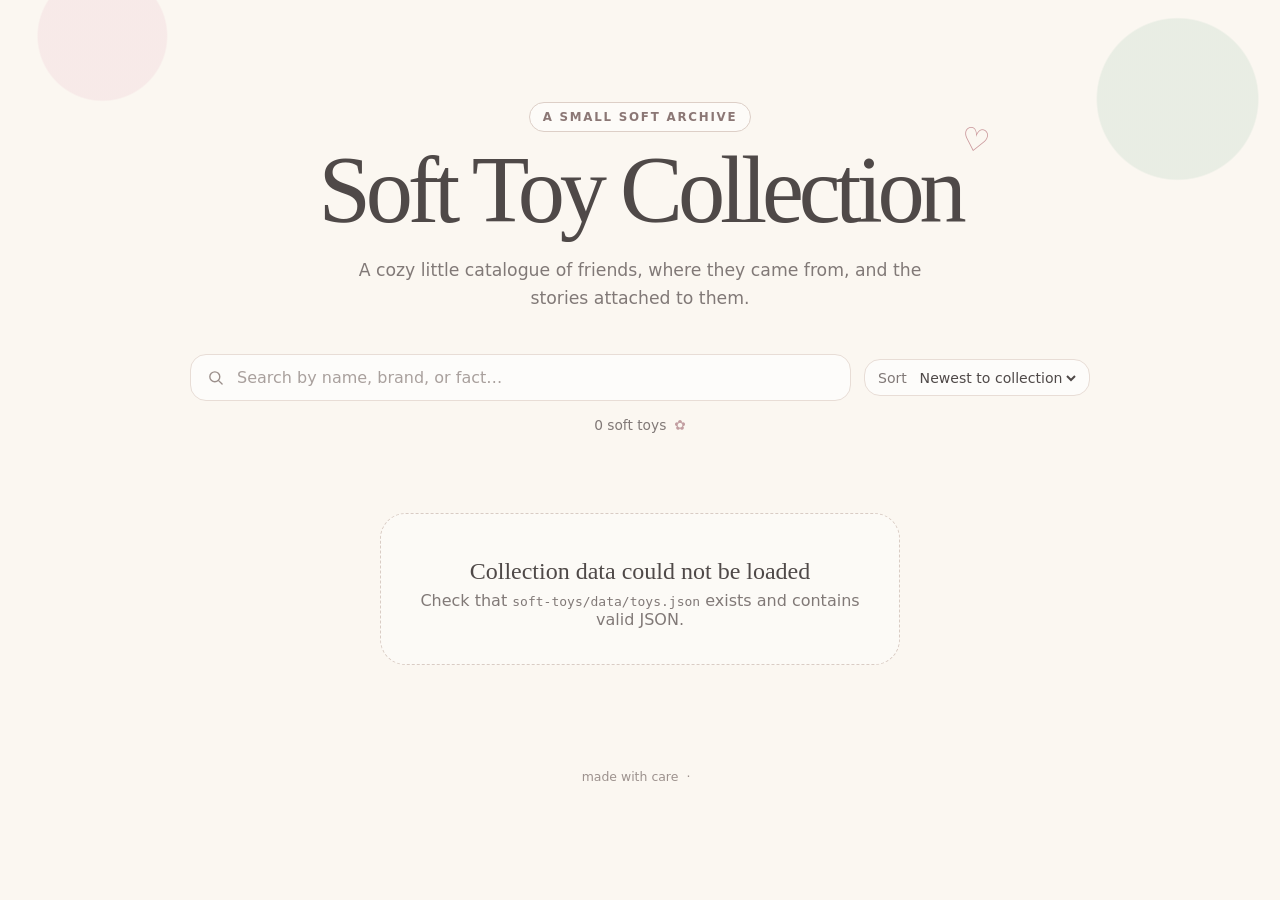
==== soft-toys/index.html @ 7a806c37 "Soft toy collection" ====
<!doctype html>
<html lang="en">
<head>
  <meta charset="utf-8">
  <meta name="viewport" content="width=device-width, initial-scale=1">
  <meta name="theme-color" content="#f7eee9">
  <meta name="robots" content="noindex, nofollow">
  <title>Soft Toy Collection</title>
  <link rel="stylesheet" href="./assets/styles.css">
</head>
<body>
  <div class="page-shell">
    <header class="site-header">
      <div class="eyebrow">a small soft archive</div>
      <h1>Soft Toy Collection</h1>
      <p class="intro">A cozy little catalogue of friends, where they came from, and the stories attached to them.</p>
      <div class="header-doodle" aria-hidden="true">♡</div>
    </header>

    <section class="collection-toolbar" aria-label="Collection tools">
      <label class="search-field">
        <span class="sr-only">Search collection</span>
        <svg viewBox="0 0 24 24" aria-hidden="true"><path d="m21 21-4.2-4.2m1.2-5.3a6.5 6.5 0 1 1-13 0 6.5 6.5 0 0 1 13 0Z"/></svg>
        <input id="searchInput" type="search" placeholder="Search by name, brand, or fact…" autocomplete="off">
      </label>
      <label class="sort-field">
        <span>Sort</span>
        <select id="sortSelect">
          <option value="added-desc">Newest to collection</option>
          <option value="added-asc">Oldest to collection</option>
          <option value="name-asc">Name A–Z</option>
        </select>
      </label>
    </section>

    <div class="collection-summary" aria-live="polite">
      <span id="collectionCount">0 soft toys</span>
      <span class="tiny-flower" aria-hidden="true">✿</span>
    </div>

    <main>
      <div id="collectionGrid" class="collection-grid"></div>
      <section id="emptyState" class="empty-state" hidden>
        <div class="empty-face" aria-hidden="true">ʕ•ᴥ•ʔ</div>
        <h2>No soft toys here yet</h2>
        <p>Your collection will appear here after you add the first entry.</p>
      </section>
      <section id="noResults" class="empty-state" hidden>
        <div class="empty-face" aria-hidden="true">૮ ˶ᵔ ᵕ ᵔ˶ ა</div>
        <h2>No matching friends</h2>
        <p>Try a different search.</p>
      </section>
    </main>

    <footer>
      <span>made with care</span>
      <span aria-hidden="true">·</span>
      <span id="footerCount"></span>
    </footer>
  </div>

  <dialog id="toyDialog" class="toy-dialog">
    <button class="dialog-close" type="button" aria-label="Close details">×</button>
    <div id="dialogContent"></div>
  </dialog>

  <script src="./assets/collection.js" defer></script>
</body>
</html>
---- soft-toys/assets/styles.css ----
:root {
  --cream: #fbf7f1;
  --paper: #fffdf9;
  --ink: #4f4948;
  --muted: #817977;
  --blush: #f4dfe1;
  --peach: #f4e2d4;
  --sage: #dfe8dd;
  --blue: #dfe8ef;
  --lavender: #e8e1ed;
  --line: #e8ddd6;
  --shadow: 0 14px 36px rgba(93, 73, 67, .08);
  --serif: Georgia, "Times New Roman", serif;
  --round: ui-rounded, "SF Pro Rounded", "Avenir Next", system-ui, -apple-system, sans-serif;
}

* { box-sizing: border-box; }
html { scroll-behavior: smooth; }
body {
  margin: 0;
  min-height: 100vh;
  background:
    radial-gradient(circle at 8% 4%, rgba(244,223,225,.55) 0 4rem, transparent 4.1rem),
    radial-gradient(circle at 92% 11%, rgba(223,232,221,.65) 0 5rem, transparent 5.1rem),
    var(--cream);
  color: var(--ink);
  font-family: var(--round);
}
button, input, select, textarea { font: inherit; }
button, select { cursor: pointer; }
img { display: block; max-width: 100%; }
.sr-only {
  position: absolute;
  width: 1px; height: 1px;
  padding: 0; margin: -1px;
  overflow: hidden; clip: rect(0,0,0,0);
  white-space: nowrap; border: 0;
}

.page-shell {
  width: min(1180px, calc(100% - 2rem));
  margin: 0 auto;
  padding: clamp(3.5rem, 8vw, 6.5rem) 0 2.5rem;
}
.site-header {
  position: relative;
  width: min(760px, 100%);
  margin: 0 auto 2.6rem;
  text-align: center;
}
.eyebrow {
  display: inline-block;
  margin-bottom: .75rem;
  padding: .42rem .8rem;
  border: 1px solid #ddcfc7;
  border-radius: 999px;
  background: rgba(255,255,255,.55);
  color: #8b7775;
  font-size: .74rem;
  font-weight: 700;
  letter-spacing: .15em;
  text-transform: uppercase;
}
h1 {
  margin: 0;
  font-family: var(--serif);
  font-size: clamp(2.75rem, 9vw, 5.9rem);
  font-weight: 500;
  line-height: .98;
  letter-spacing: -.055em;
}
.intro {
  width: min(610px, 100%);
  margin: 1.2rem auto 0;
  color: var(--muted);
  font-size: clamp(.98rem, 2vw, 1.08rem);
  line-height: 1.65;
}
.header-doodle {
  position: absolute;
  right: 4%; top: 9%;
  color: #c9969a;
  font-family: var(--serif);
  font-size: 2rem;
  transform: rotate(12deg);
}

.collection-toolbar {
  display: flex;
  align-items: center;
  justify-content: space-between;
  gap: .8rem;
  width: min(900px, 100%);
  margin: 0 auto 1rem;
}
.search-field {
  display: flex;
  align-items: center;
  flex: 1 1 30rem;
  min-width: 0;
  gap: .65rem;
  padding: .75rem .95rem;
  border: 1px solid var(--line);
  border-radius: 1rem;
  background: rgba(255,255,255,.67);
}
.search-field svg {
  width: 1.15rem; height: 1.15rem;
  fill: none; stroke: #9b8f8b; stroke-width: 1.8; stroke-linecap: round;
  flex: 0 0 auto;
}
.search-field input {
  width: 100%;
  min-width: 0;
  border: 0;
  outline: 0;
  background: transparent;
  color: var(--ink);
}
.search-field input::placeholder { color: #a9a09d; }
.sort-field {
  display: flex;
  align-items: center;
  gap: .55rem;
  padding: .55rem .65rem .55rem .8rem;
  border: 1px solid var(--line);
  border-radius: 1rem;
  background: rgba(255,255,255,.67);
  color: var(--muted);
  font-size: .88rem;
}
.sort-field select {
  max-width: 12rem;
  border: 0;
  outline: 0;
  background: transparent;
  color: var(--ink);
}
.collection-summary {
  display: flex;
  align-items: center;
  justify-content: center;
  gap: .5rem;
  margin: .85rem 0 1.5rem;
  color: var(--muted);
  font-size: .86rem;
}
.tiny-flower { color: #c29ea1; }

.collection-grid {
  display: grid;
  grid-template-columns: repeat(12, 1fr);
  gap: 1rem;
}
.toy-card {
  grid-column: span 4;
  overflow: hidden;
  border: 1px solid var(--line);
  border-radius: 1.65rem;
  background: rgba(255,253,249,.88);
  box-shadow: var(--shadow);
  transition: transform .18s ease, box-shadow .18s ease;
}
.toy-card:nth-child(5n + 1) { background: linear-gradient(180deg, rgba(244,223,225,.45), rgba(255,253,249,.92) 47%); }
.toy-card:nth-child(5n + 2) { background: linear-gradient(180deg, rgba(223,232,221,.52), rgba(255,253,249,.92) 47%); }
.toy-card:nth-child(5n + 3) { background: linear-gradient(180deg, rgba(244,226,212,.56), rgba(255,253,249,.92) 47%); }
.toy-card:nth-child(5n + 4) { background: linear-gradient(180deg, rgba(223,232,239,.55), rgba(255,253,249,.92) 47%); }
.toy-card:nth-child(5n + 5) { background: linear-gradient(180deg, rgba(232,225,237,.54), rgba(255,253,249,.92) 47%); }
.toy-card:hover { transform: translateY(-3px); box-shadow: 0 18px 42px rgba(93, 73, 67, .11); }
.card-button {
  width: 100%;
  padding: 0;
  border: 0;
  background: transparent;
  color: inherit;
  text-align: left;
}
.photo-wrap {
  position: relative;
  aspect-ratio: 4 / 3.35;
  margin: .75rem .75rem 0;
  overflow: hidden;
  border: 1px solid rgba(118,94,84,.09);
  border-radius: 1.25rem;
  background: rgba(255,255,255,.58);
}
.photo-wrap img {
  width: 100%; height: 100%; object-fit: cover;
}
.photo-placeholder {
  display: grid;
  place-items: center;
  width: 100%; height: 100%;
  color: #9a8f8a;
  font-family: var(--serif);
  font-size: 2.25rem;
}
.card-body { padding: 1.1rem 1.2rem 1.2rem; }
.card-date {
  margin-bottom: .35rem;
  color: #9a8c87;
  font-size: .76rem;
  font-weight: 700;
  letter-spacing: .08em;
  text-transform: uppercase;
}
.toy-name {
  margin: 0;
  font-family: var(--serif);
  font-size: 1.65rem;
  font-weight: 500;
  line-height: 1.15;
  letter-spacing: -.025em;
}
.official-name {
  margin: .35rem 0 0;
  color: var(--muted);
  font-size: .92rem;
  line-height: 1.45;
}
.fact-preview {
  margin: .8rem 0 0;
  color: #6e6664;
  font-size: .9rem;
  line-height: 1.5;
}
.more-link {
  display: inline-block;
  margin-top: .8rem;
  color: #8c6e70;
  font-size: .83rem;
  font-weight: 700;
}

.empty-state {
  width: min(520px, 100%);
  margin: 3.5rem auto;
  padding: 2.2rem 1.5rem;
  text-align: center;
  border: 1px dashed #d9ccc4;
  border-radius: 1.6rem;
  background: rgba(255,255,255,.38);
}
.empty-state h2 {
  margin: .55rem 0 .35rem;
  font-family: var(--serif);
  font-weight: 500;
}
.empty-state p { margin: 0; color: var(--muted); }
.empty-face { color: #8f7f7b; font-size: 1.45rem; }
footer {
  display: flex;
  justify-content: center;
  gap: .5rem;
  margin-top: 3rem;
  color: #9d928e;
  font-size: .78rem;
}

.toy-dialog {
  width: min(760px, calc(100% - 1.2rem));
  max-height: min(88svh, 850px);
  overflow: auto;
  padding: 0;
  border: 1px solid var(--line);
  border-radius: 1.8rem;
  background: var(--paper);
  color: var(--ink);
  box-shadow: 0 30px 80px rgba(68,49,45,.2);
}
.toy-dialog::backdrop { background: rgba(77,65,62,.26); backdrop-filter: blur(3px); }
.dialog-close {
  position: sticky;
  z-index: 3;
  top: .8rem;
  float: right;
  margin: .8rem .8rem -3.25rem 0;
  width: 2.5rem; height: 2.5rem;
  border: 1px solid var(--line);
  border-radius: 999px;
  background: rgba(255,253,249,.92);
  color: var(--ink);
  font-size: 1.5rem;
  line-height: 1;
}
.dialog-photo {
  width: 100%;
  max-height: 28rem;
  object-fit: cover;
  border-radius: 1.8rem 1.8rem 0 0;
  background: #f4eee9;
}
.dialog-copy { padding: 1.6rem clamp(1.2rem, 4vw, 2.2rem) 2.2rem; }
.dialog-kicker {
  color: #9a8c87;
  font-size: .75rem;
  font-weight: 700;
  letter-spacing: .1em;
  text-transform: uppercase;
}
.dialog-copy h2 {
  margin: .35rem 0 0;
  font-family: var(--serif);
  font-size: clamp(2.1rem, 7vw, 3.4rem);
  font-weight: 500;
  line-height: 1;
  letter-spacing: -.035em;
}
.dialog-official { margin: .6rem 0 0; color: var(--muted); }
.facts-title {
  margin: 1.55rem 0 .7rem;
  font-family: var(--serif);
  font-size: 1.1rem;
  font-weight: 500;
}
.facts-list { display: grid; gap: .55rem; margin: 0; padding: 0; list-style: none; }
.facts-list li {
  position: relative;
  padding: .7rem .85rem .7rem 2rem;
  border: 1px solid #ebdfd8;
  border-radius: 1rem;
  background: #fffaf6;
  line-height: 1.5;
}
.facts-list li::before {
  content: "♡";
  position: absolute;
  left: .75rem; top: .7rem;
  color: #c99398;
}

@media (max-width: 860px) {
  .toy-card { grid-column: span 6; }
}
@media (max-width: 620px) {
  .page-shell { width: min(100% - 1rem, 1180px); padding-top: 3rem; }
  .collection-toolbar { flex-direction: column; align-items: stretch; }
  .search-field { flex-basis: auto; }
  .sort-field { justify-content: space-between; }
  .sort-field select { max-width: none; }
  .toy-card { grid-column: span 12; }
  .header-doodle { right: 1%; top: -8%; }
}
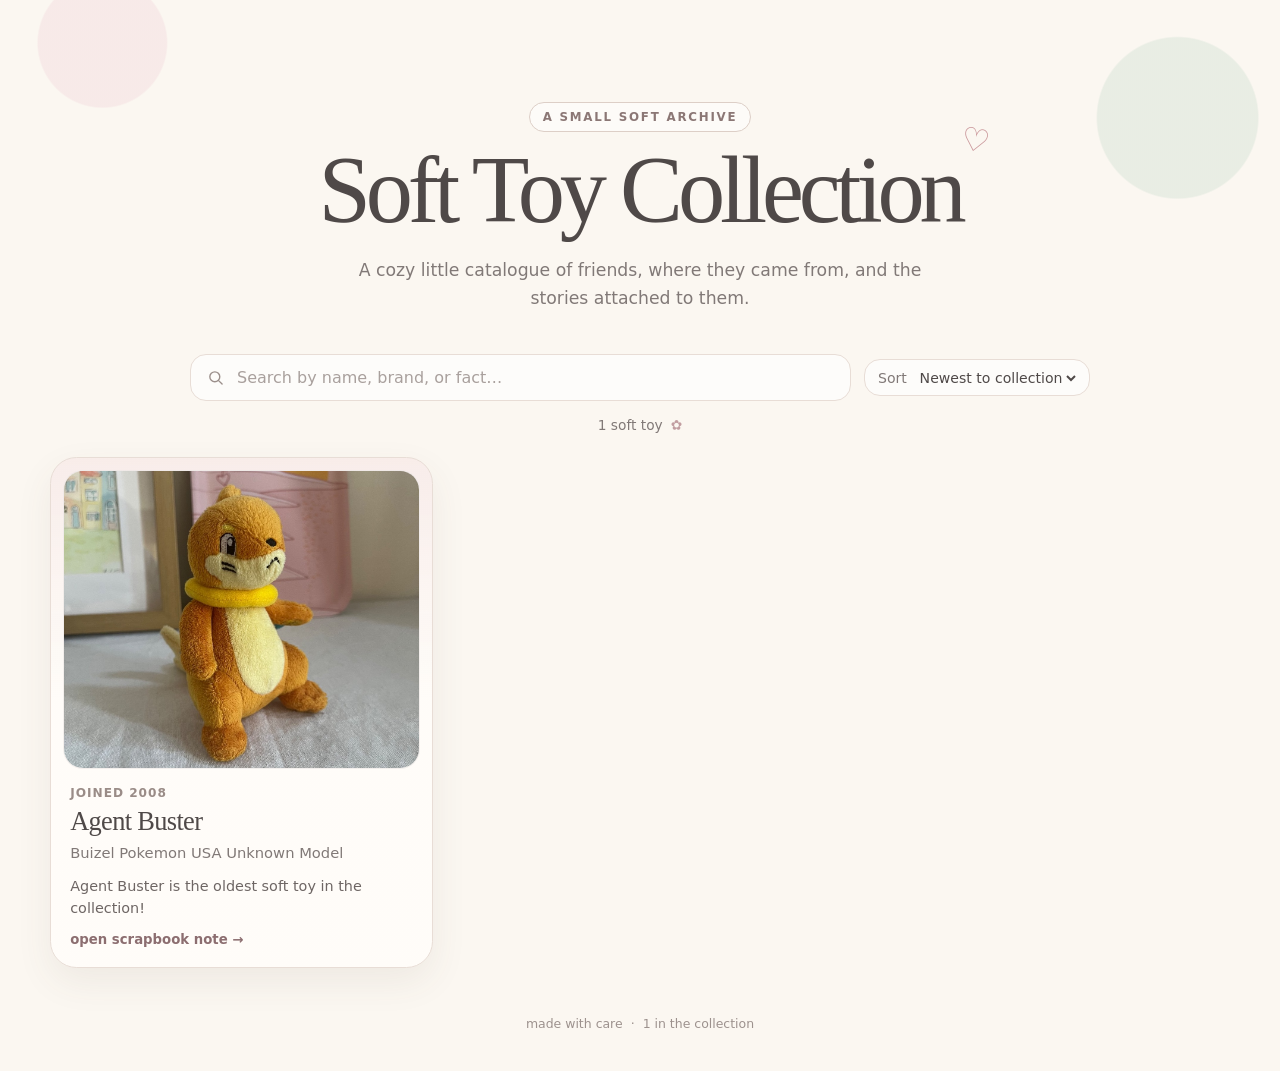
==== commit c70cbe2c: "Fixed cropping issues" ====
--- a/soft-toys/index.html
+++ b/soft-toys/index.html
@@ -6,7 +6,7 @@
   <meta name="theme-color" content="#f7eee9">
   <meta name="robots" content="noindex, nofollow">
   <title>Soft Toy Collection</title>
-  <link rel="stylesheet" href="./assets/styles.css">
+  <link rel="stylesheet" href="./assets/styles.css?v=20260910-2">
 </head>
 <body>
   <div class="page-shell">
@@ -64,6 +64,6 @@
     <div id="dialogContent"></div>
   </dialog>
 
-  <script src="./assets/collection.js" defer></script>
+  <script src="./assets/collection.js?v=20260910-2" defer></script>
 </body>
 </html>
--- a/soft-toys/assets/styles.css
+++ b/soft-toys/assets/styles.css
@@ -283,12 +283,20 @@
   font-size: 1.5rem;
   line-height: 1;
 }
-.dialog-photo {
+.dialog-photo-wrap {
+  position: relative;
   width: 100%;
-  max-height: 28rem;
-  object-fit: cover;
+  aspect-ratio: 16 / 10;
+  overflow: hidden;
   border-radius: 1.8rem 1.8rem 0 0;
   background: #f4eee9;
+}
+.dialog-photo {
+  display: block;
+  width: 100%;
+  height: 100%;
+  object-fit: cover;
+  transform-origin: center;
 }
 .dialog-copy { padding: 1.6rem clamp(1.2rem, 4vw, 2.2rem) 2.2rem; }
 .dialog-kicker {
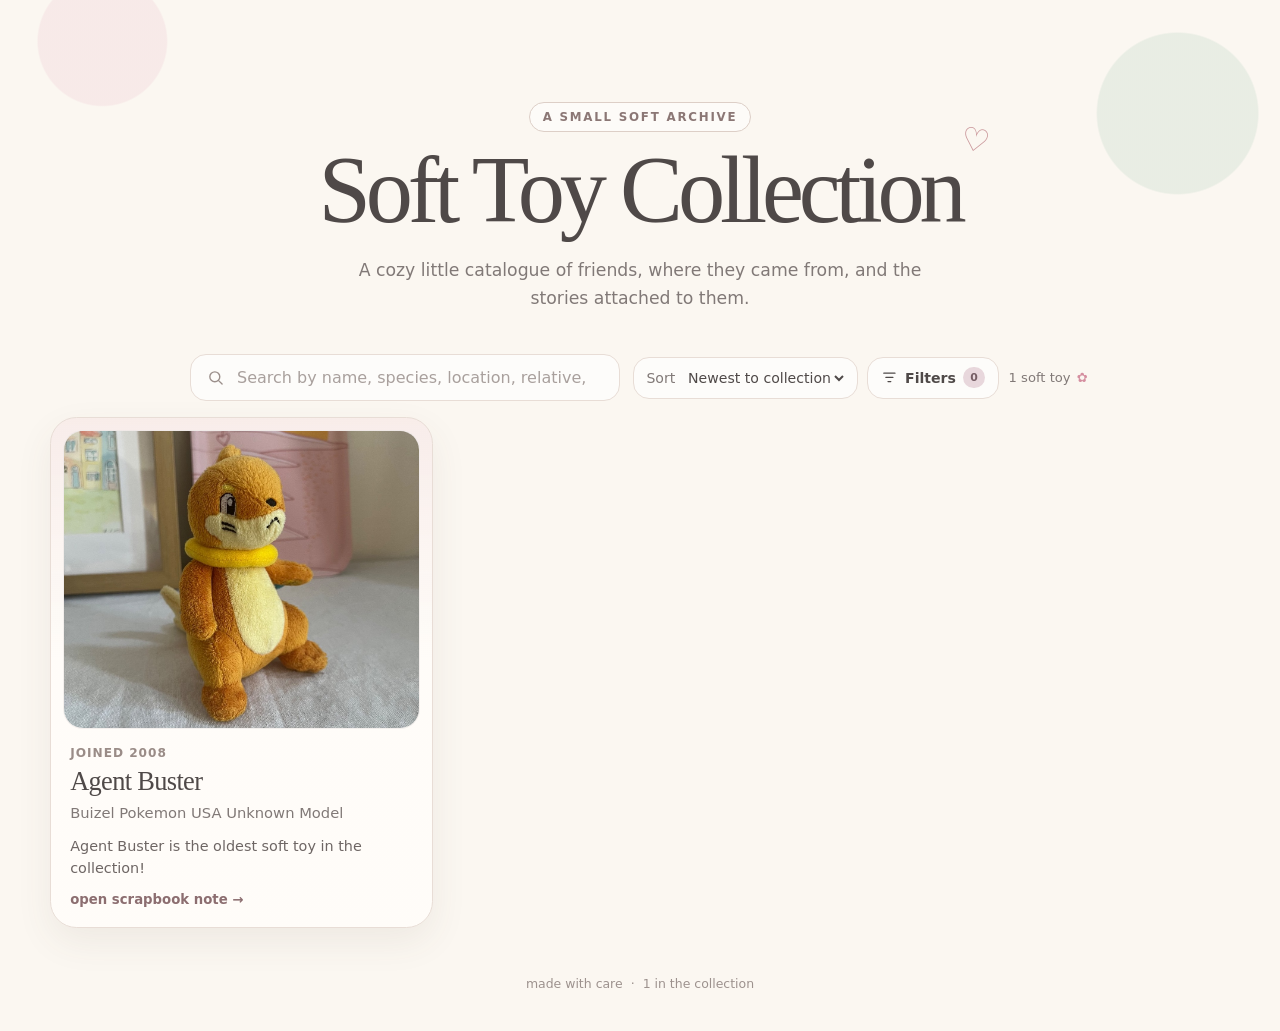
==== commit 9a8b46d0: "Updates to function" ====
--- a/soft-toys/index.html
+++ b/soft-toys/index.html
@@ -6,7 +6,8 @@
   <meta name="theme-color" content="#f7eee9">
   <meta name="robots" content="noindex, nofollow">
   <title>Soft Toy Collection</title>
-  <link rel="stylesheet" href="./assets/styles.css?v=20260910-2">
+  <link rel="icon" href="../favicon.svg" type="image/svg+xml">
+  <link rel="stylesheet" href="./assets/styles.css?v=20260910-6">
 </head>
 <body>
   <div class="page-shell">
@@ -21,22 +22,42 @@
       <label class="search-field">
         <span class="sr-only">Search collection</span>
         <svg viewBox="0 0 24 24" aria-hidden="true"><path d="m21 21-4.2-4.2m1.2-5.3a6.5 6.5 0 1 1-13 0 6.5 6.5 0 0 1 13 0Z"/></svg>
-        <input id="searchInput" type="search" placeholder="Search by name, brand, or fact…" autocomplete="off">
+        <input id="searchInput" type="search" placeholder="Search by name, species, location, relative, or fact…" autocomplete="off">
       </label>
-      <label class="sort-field">
-        <span>Sort</span>
-        <select id="sortSelect">
-          <option value="added-desc">Newest to collection</option>
-          <option value="added-asc">Oldest to collection</option>
-          <option value="name-asc">Name A–Z</option>
-        </select>
-      </label>
+      <div class="toolbar-actions">
+        <label class="sort-field">
+          <span>Sort</span>
+          <select id="sortSelect">
+            <option value="added-desc">Newest to collection</option>
+            <option value="added-asc">Oldest to collection</option>
+            <option value="name-asc">Name A–Z</option>
+          </select>
+        </label>
+        <div class="filter-menu-wrap">
+          <button id="filterButton" class="filter-button" type="button" aria-expanded="false" aria-controls="filterPanel">
+            <svg viewBox="0 0 24 24" aria-hidden="true"><path d="M4 6h16M7 12h10M10 18h4"/></svg>
+            <span>Filters</span>
+            <span id="filterCount" class="filter-count" hidden>0</span>
+          </button>
+          <section id="filterPanel" class="filter-panel" aria-label="Collection filters" hidden>
+            <div class="filter-panel-head">
+              <div>
+                <div class="filter-panel-kicker">show me</div>
+                <h2>Filter the collection</h2>
+              </div>
+              <button id="clearFilters" class="clear-filters" type="button">Clear all</button>
+            </div>
+            <div id="filterGroups" class="filter-groups"></div>
+          </section>
+        </div>
+        <div class="collection-summary" aria-live="polite">
+          <span id="collectionCount">0 soft toys</span>
+          <span class="tiny-flower" aria-hidden="true">✿</span>
+        </div>
+      </div>
     </section>
 
-    <div class="collection-summary" aria-live="polite">
-      <span id="collectionCount">0 soft toys</span>
-      <span class="tiny-flower" aria-hidden="true">✿</span>
-    </div>
+    <div id="activeFilterChips" class="active-filter-chips" aria-live="polite"></div>
 
     <main>
       <div id="collectionGrid" class="collection-grid"></div>
@@ -48,7 +69,7 @@
       <section id="noResults" class="empty-state" hidden>
         <div class="empty-face" aria-hidden="true">૮ ˶ᵔ ᵕ ᵔ˶ ა</div>
         <h2>No matching friends</h2>
-        <p>Try a different search.</p>
+        <p>Try a different search or adjust your filters.</p>
       </section>
     </main>
 
@@ -64,6 +85,6 @@
     <div id="dialogContent"></div>
   </dialog>
 
-  <script src="./assets/collection.js?v=20260910-2" defer></script>
+  <script src="./assets/collection.js?v=20260910-6" defer></script>
 </body>
 </html>
--- a/soft-toys/assets/styles.css
+++ b/soft-toys/assets/styles.css
@@ -136,16 +136,196 @@
   background: transparent;
   color: var(--ink);
 }
+.toolbar-actions {
+  display: flex;
+  align-items: stretch;
+  gap: .55rem;
+  flex: 0 0 auto;
+}
+.filter-menu-wrap { position: relative; }
+.filter-button {
+  display: inline-flex;
+  align-items: center;
+  justify-content: center;
+  gap: .45rem;
+  min-height: 100%;
+  padding: .58rem .8rem;
+  border: 1px solid var(--line);
+  border-radius: 1rem;
+  background: rgba(255,255,255,.67);
+  color: var(--ink);
+  font-size: .88rem;
+  font-weight: 700;
+  transition: background .16s ease, border-color .16s ease, transform .16s ease;
+}
+.filter-button:hover { transform: translateY(-1px); background: rgba(255,255,255,.9); }
+.filter-button.has-filters { background: #f5ecef; border-color: #decdd1; }
+.filter-button svg {
+  width: 1.05rem;
+  height: 1.05rem;
+  fill: none;
+  stroke: currentColor;
+  stroke-width: 1.8;
+  stroke-linecap: round;
+}
+.filter-count {
+  display: inline-grid;
+  min-width: 1.35rem;
+  height: 1.35rem;
+  place-items: center;
+  padding: 0 .34rem;
+  border-radius: 999px;
+  background: #e8d7dc;
+  color: #765e65;
+  font-size: .68rem;
+  font-weight: 800;
+}
+.filter-panel {
+  position: absolute;
+  z-index: 20;
+  top: calc(100% + .6rem);
+  right: 0;
+  width: min(430px, calc(100vw - 1rem));
+  max-height: min(70vh, 620px);
+  overflow: auto;
+  padding: 1rem;
+  border: 1px solid var(--line);
+  border-radius: 1.3rem;
+  background: rgba(255,253,249,.98);
+  box-shadow: 0 20px 55px rgba(76,59,54,.16);
+}
+.filter-panel[hidden] { display: none; }
+.filter-panel-head {
+  display: flex;
+  align-items: flex-start;
+  justify-content: space-between;
+  gap: 1rem;
+  margin-bottom: .8rem;
+}
+.filter-panel-kicker {
+  margin-bottom: .2rem;
+  color: #9a8c87;
+  font-size: .66rem;
+  font-weight: 800;
+  letter-spacing: .12em;
+  text-transform: uppercase;
+}
+.filter-panel h2 {
+  margin: 0;
+  font-family: var(--serif);
+  font-size: 1.35rem;
+  font-weight: 500;
+}
+.clear-filters {
+  padding: .4rem .55rem;
+  border: 0;
+  background: transparent;
+  color: #8c6e70;
+  font-size: .76rem;
+  font-weight: 750;
+}
+.clear-filters:disabled { opacity: .38; cursor: default; }
+.filter-groups { display: grid; gap: .8rem; }
+.filter-group {
+  min-width: 0;
+  margin: 0;
+  padding: .8rem;
+  border: 1px solid #eaded7;
+  border-radius: 1rem;
+  background: #fffaf6;
+}
+.filter-group legend {
+  padding: 0 .25rem;
+  color: #756967;
+  font-size: .78rem;
+  font-weight: 800;
+}
+.filter-options {
+  display: flex;
+  flex-wrap: wrap;
+  gap: .48rem;
+}
+.filter-option {
+  display: inline-flex;
+  align-items: center;
+  gap: .42rem;
+  padding: .48rem .62rem;
+  border: 1px solid #e2d7d1;
+  border-radius: 999px;
+  background: #fffdfb;
+  color: #6f6461;
+  font-size: .8rem;
+  cursor: pointer;
+  user-select: none;
+}
+.filter-option input {
+  position: absolute;
+  opacity: 0;
+  pointer-events: none;
+}
+.filter-check {
+  display: grid;
+  width: 1rem;
+  height: 1rem;
+  place-items: center;
+  border: 1px solid #cfc0ba;
+  border-radius: .32rem;
+  color: transparent;
+  font-size: .7rem;
+  line-height: 1;
+}
+.filter-option:has(input:checked) {
+  border-color: #d8c4ca;
+  background: #f5e9ed;
+  color: #66585c;
+}
+.filter-option:has(input:checked) .filter-check {
+  border-color: #b9949d;
+  background: #e7d5da;
+  color: #765f65;
+}
+.active-filter-chips {
+  display: flex;
+  flex-wrap: wrap;
+  justify-content: center;
+  gap: .45rem;
+  width: min(900px, 100%);
+  margin: .2rem auto 1.15rem;
+}
+.active-filter-chips[hidden] { display: none; }
+.filter-chip {
+  display: inline-flex;
+  align-items: center;
+  gap: .42rem;
+  padding: .42rem .55rem .42rem .68rem;
+  border: 1px solid #dfd2cd;
+  border-radius: 999px;
+  background: rgba(255,255,255,.68);
+  color: #736866;
+  font-size: .75rem;
+}
+.filter-chip-x {
+  display: grid;
+  width: 1rem;
+  height: 1rem;
+  place-items: center;
+  color: #9b7d82;
+  font-size: .95rem;
+  line-height: 1;
+}
 .collection-summary {
-  display: flex;
-  align-items: center;
-  justify-content: center;
-  gap: .5rem;
-  margin: .85rem 0 1.5rem;
+  display: inline-flex;
+  align-items: center;
+  justify-content: flex-start;
+  gap: .38rem;
+  flex: 0 0 auto;
+  min-height: 100%;
+  padding: 0 .15rem 0 .08rem;
   color: var(--muted);
-  font-size: .86rem;
-}
-.tiny-flower { color: #c29ea1; }
+  font-size: .82rem;
+  white-space: nowrap;
+}
+.tiny-flower { color: #d58fa0; }
 
 .collection-grid {
   display: grid;
@@ -196,6 +376,21 @@
   font-size: 2.25rem;
 }
 .card-body { padding: 1.1rem 1.2rem 1.2rem; }
+.card-status {
+  display: inline-flex;
+  align-items: center;
+  margin: 0 0 .55rem;
+  padding: .34rem .58rem;
+  border: 1px solid #ded4ce;
+  border-radius: 999px;
+  color: #766965;
+  font-size: .68rem;
+  font-weight: 800;
+  letter-spacing: .07em;
+  text-transform: uppercase;
+}
+.card-status-lost { background: #edf1f4; border-color: #d9e1e6; color: #68777f; }
+.card-status-memory { background: #f0ebf2; border-color: #e2d8e7; color: #796d80; }
 .card-date {
   margin-bottom: .35rem;
   color: #9a8c87;
@@ -299,6 +494,22 @@
   transform-origin: center;
 }
 .dialog-copy { padding: 1.6rem clamp(1.2rem, 4vw, 2.2rem) 2.2rem; }
+.profile-status {
+  display: inline-flex;
+  align-items: center;
+  gap: .42rem;
+  margin: 0 0 .8rem;
+  padding: .48rem .7rem;
+  border: 1px solid #ded4ce;
+  border-radius: 999px;
+  font-size: .74rem;
+  font-weight: 800;
+  letter-spacing: .06em;
+  text-transform: uppercase;
+}
+.profile-status-lost { background: #edf1f4; border-color: #d9e1e6; color: #68777f; }
+.profile-status-memory { background: #f0ebf2; border-color: #e2d8e7; color: #796d80; }
+.profile-status span { font-family: var(--serif); font-size: .95rem; line-height: 1; }
 .dialog-kicker {
   color: #9a8c87;
   font-size: .75rem;
@@ -315,6 +526,53 @@
   letter-spacing: -.035em;
 }
 .dialog-official { margin: .6rem 0 0; color: var(--muted); }
+.profile-info {
+  display: grid;
+  grid-template-columns: repeat(2, minmax(0, 1fr));
+  gap: .7rem;
+  margin: 1.25rem 0 0;
+}
+.profile-info-item {
+  min-width: 0;
+  padding: .8rem .9rem;
+  border: 1px solid #eaded7;
+  border-radius: 1rem;
+  background: #fffaf6;
+}
+.profile-info dt {
+  margin: 0 0 .25rem;
+  color: #9a8c87;
+  font-size: .68rem;
+  font-weight: 800;
+  letter-spacing: .09em;
+  text-transform: uppercase;
+}
+.profile-info dd {
+  margin: 0;
+  font-family: var(--serif);
+  font-size: 1.05rem;
+  line-height: 1.3;
+}
+.relatives-section { margin-top: 1.45rem; }
+.relatives-section .facts-title { margin-top: 0; }
+.relatives-list { display: flex; flex-wrap: wrap; gap: .55rem; }
+.relative-link {
+  display: inline-flex;
+  align-items: baseline;
+  gap: .42rem;
+  max-width: 100%;
+  padding: .62rem .78rem;
+  border: 1px solid #ded2cb;
+  border-radius: 999px;
+  background: #f5ecef;
+  color: #675c5b;
+  text-align: left;
+  transition: transform .15s ease, background .15s ease;
+}
+button.relative-link:hover { transform: translateY(-1px); background: #f0e2e6; }
+.relative-link span { color: #8d7c79; font-size: .76rem; }
+.relative-link strong { overflow: hidden; text-overflow: ellipsis; font-size: .88rem; }
+.relative-missing { opacity: .65; }
 .facts-title {
   margin: 1.55rem 0 .7rem;
   font-family: var(--serif);
@@ -344,8 +602,13 @@
   .page-shell { width: min(100% - 1rem, 1180px); padding-top: 3rem; }
   .collection-toolbar { flex-direction: column; align-items: stretch; }
   .search-field { flex-basis: auto; }
-  .sort-field { justify-content: space-between; }
-  .sort-field select { max-width: none; }
+  .toolbar-actions { width: 100%; flex-wrap: nowrap; align-items: stretch; }
+  .sort-field { flex: 1 1 0; justify-content: space-between; min-width: 0; overflow: hidden; }
+  .sort-field select { width: 100%; max-width: none; min-width: 0; text-overflow: ellipsis; }
+  .filter-button { min-height: 100%; white-space: nowrap; }
+  .collection-summary { font-size: .76rem; padding-right: 0; }
+  .filter-panel { position: fixed; top: auto; right: .5rem; bottom: .5rem; left: .5rem; width: auto; max-height: min(72svh, 620px); }
   .toy-card { grid-column: span 12; }
+  .profile-info { grid-template-columns: 1fr; }
   .header-doodle { right: 1%; top: -8%; }
 }
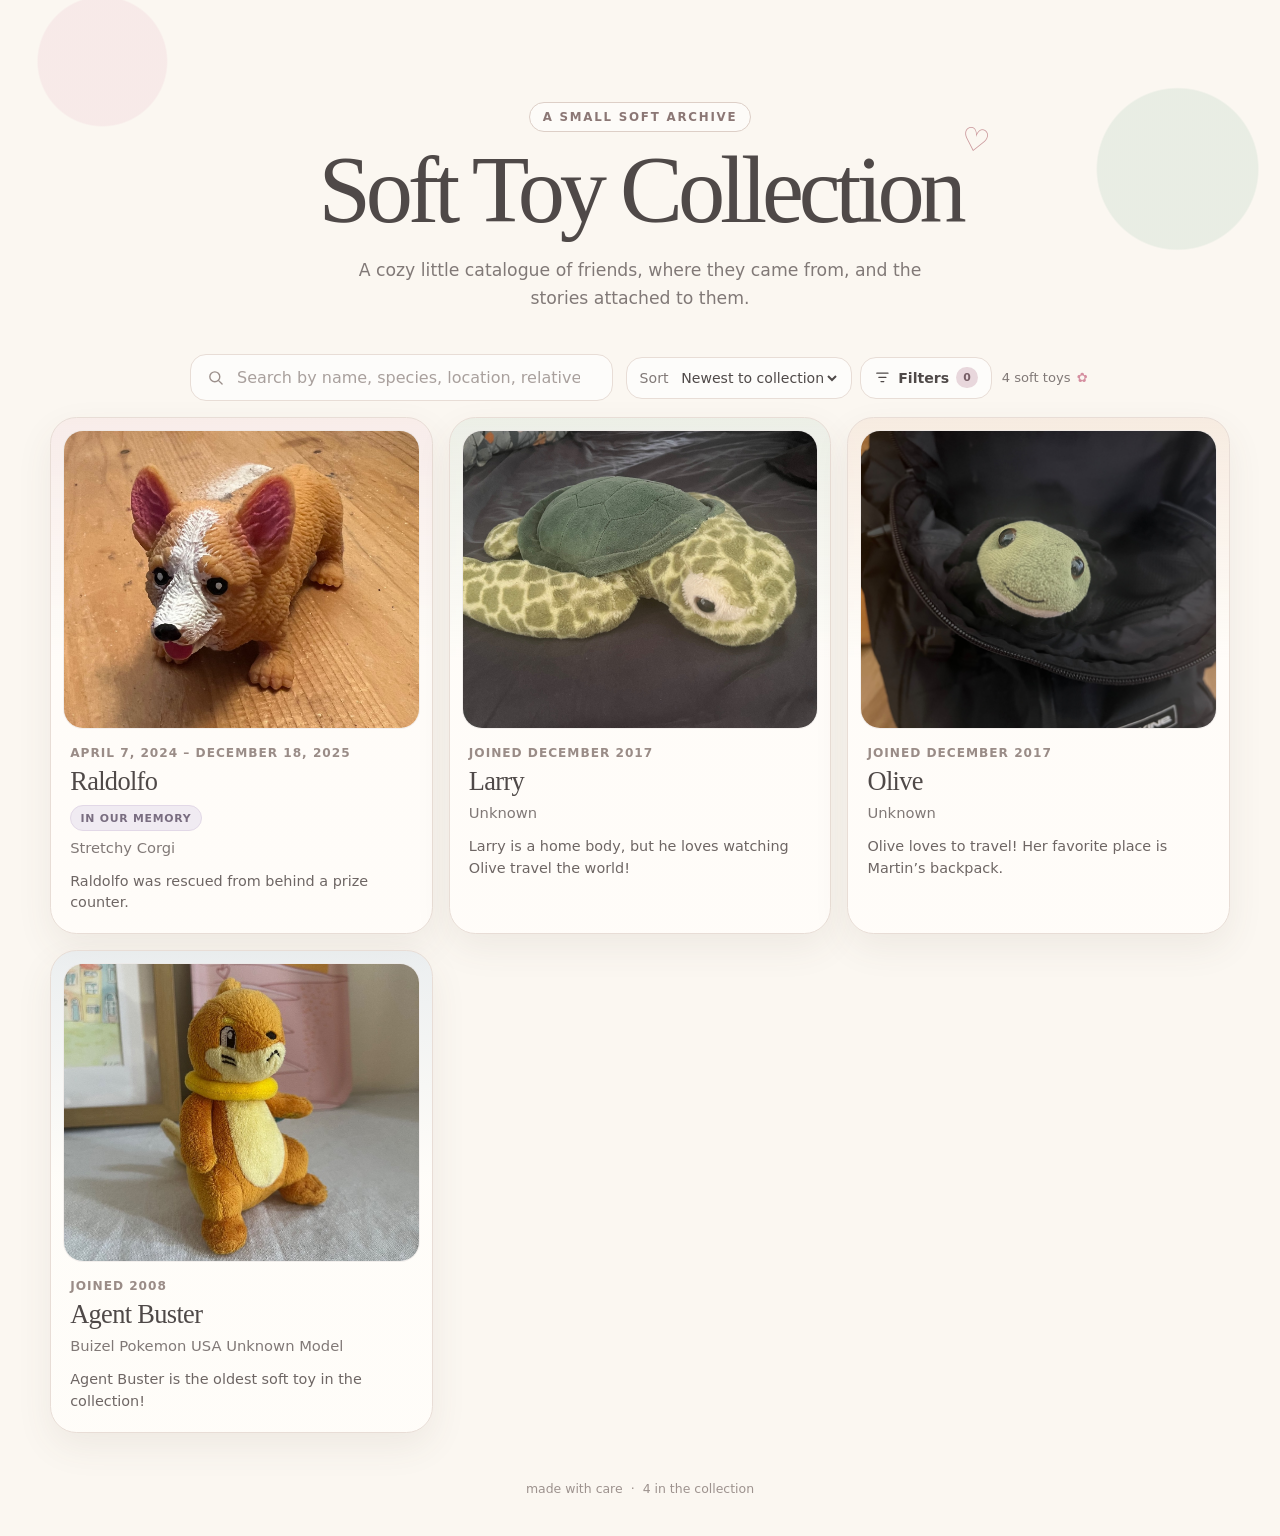
==== commit 03481db3: "Update format" ====
--- a/soft-toys/index.html
+++ b/soft-toys/index.html
@@ -7,7 +7,7 @@
   <meta name="robots" content="noindex, nofollow">
   <title>Soft Toy Collection</title>
   <link rel="icon" href="../favicon.svg" type="image/svg+xml">
-  <link rel="stylesheet" href="./assets/styles.css?v=20260910-6">
+  <link rel="stylesheet" href="./assets/styles.css?v=20260910-7">
 </head>
 <body>
   <div class="page-shell">
@@ -85,6 +85,6 @@
     <div id="dialogContent"></div>
   </dialog>
 
-  <script src="./assets/collection.js?v=20260910-6" defer></script>
+  <script src="./assets/collection.js?v=20260910-7" defer></script>
 </body>
 </html>
--- a/soft-toys/assets/styles.css
+++ b/soft-toys/assets/styles.css
@@ -379,7 +379,7 @@
 .card-status {
   display: inline-flex;
   align-items: center;
-  margin: 0 0 .55rem;
+  margin: .55rem 0 0;
   padding: .34rem .58rem;
   border: 1px solid #ded4ce;
   border-radius: 999px;
@@ -419,14 +419,6 @@
   font-size: .9rem;
   line-height: 1.5;
 }
-.more-link {
-  display: inline-block;
-  margin-top: .8rem;
-  color: #8c6e70;
-  font-size: .83rem;
-  font-weight: 700;
-}
-
 .empty-state {
   width: min(520px, 100%);
   margin: 3.5rem auto;
@@ -498,7 +490,7 @@
   display: inline-flex;
   align-items: center;
   gap: .42rem;
-  margin: 0 0 .8rem;
+  margin: .7rem 0 0;
   padding: .48rem .7rem;
   border: 1px solid #ded4ce;
   border-radius: 999px;
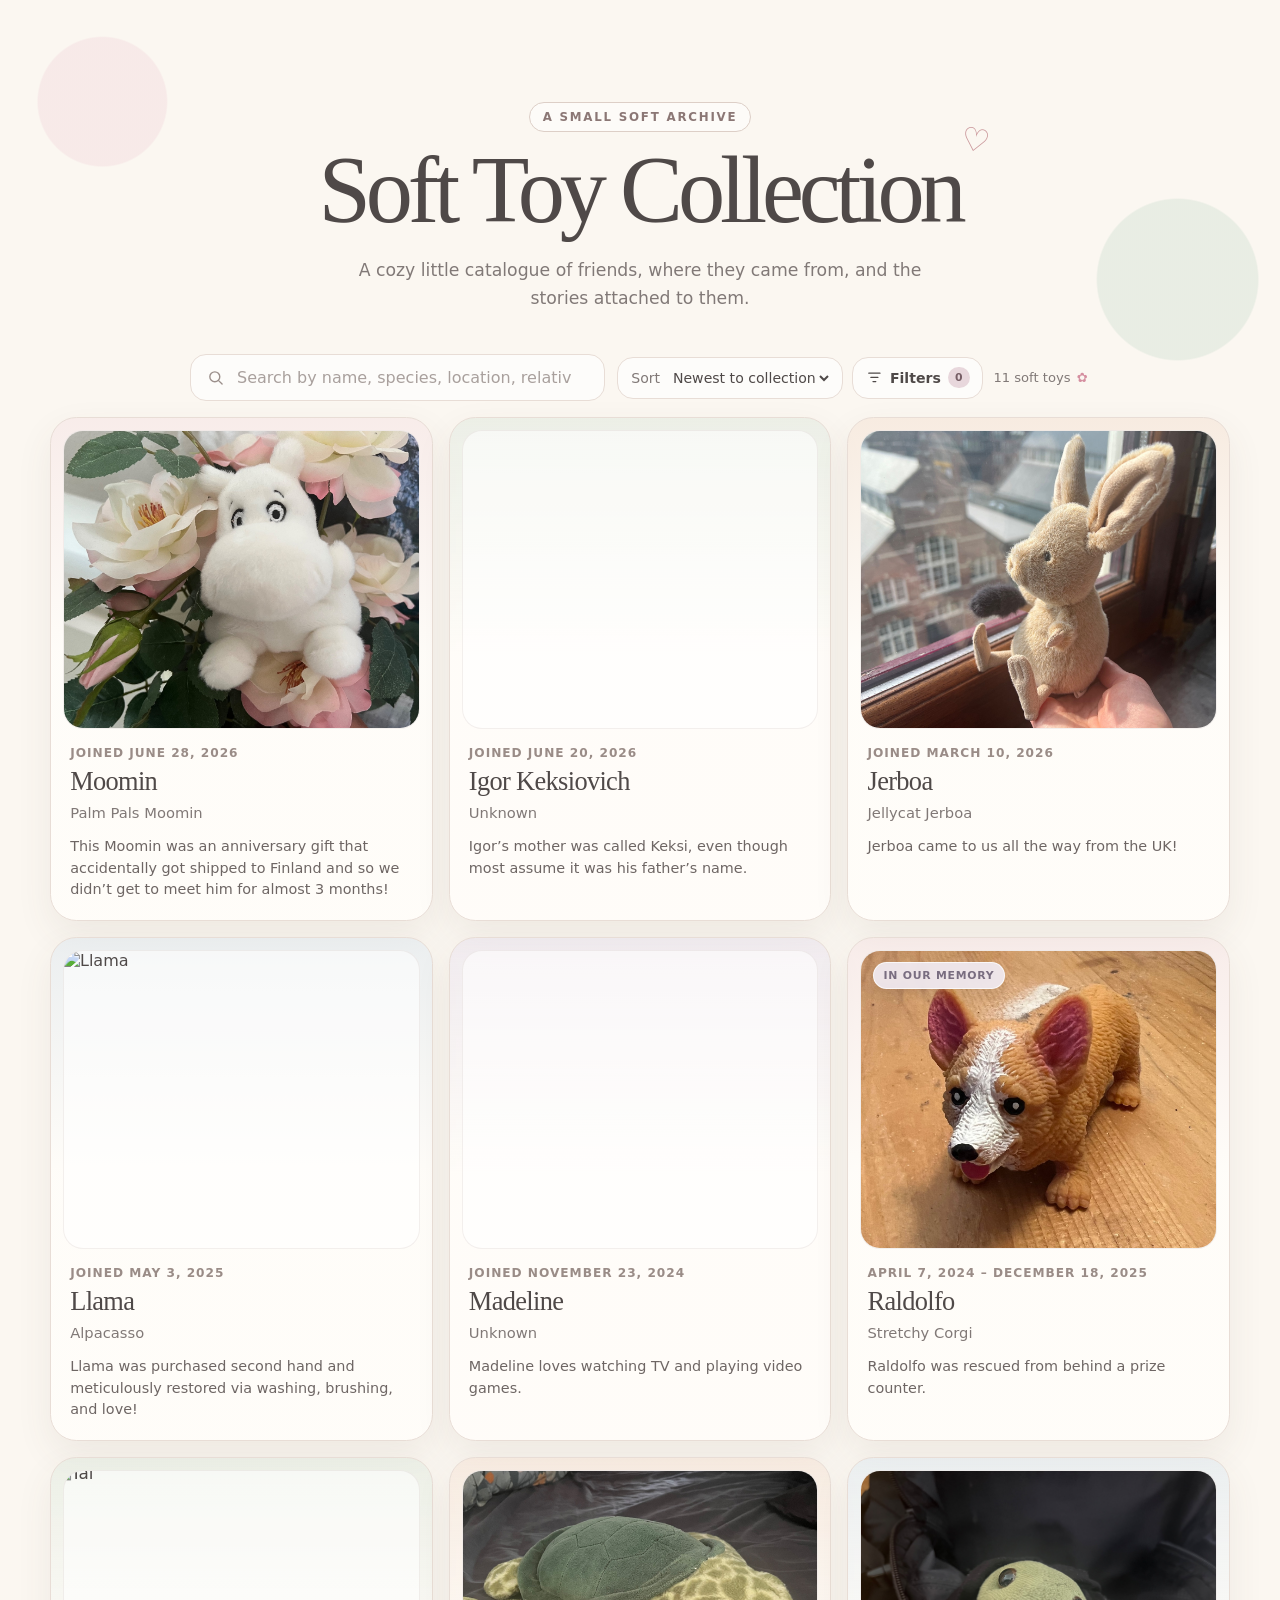
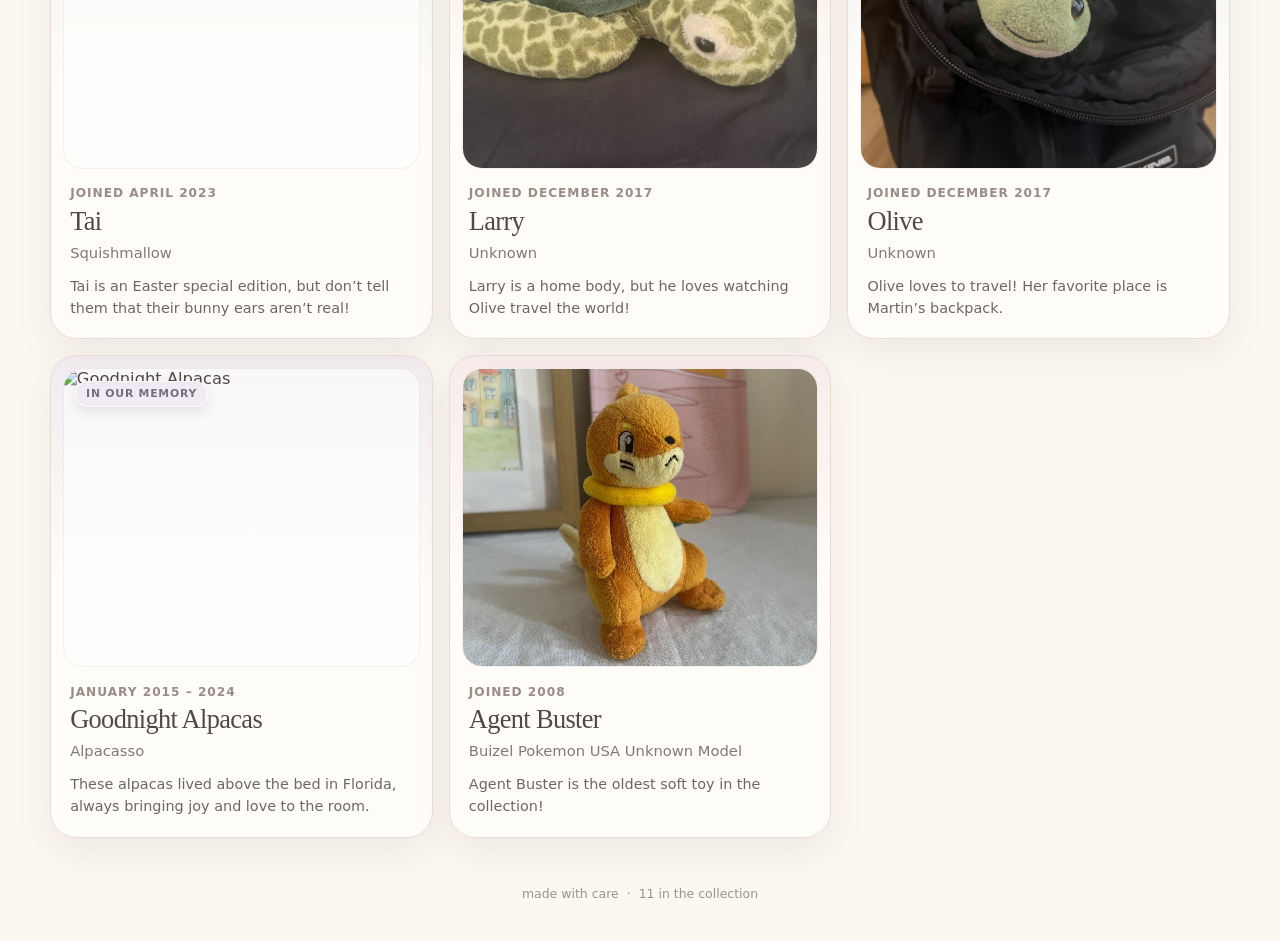
==== commit aa5cdf44: "Updates" ====
--- a/soft-toys/index.html
+++ b/soft-toys/index.html
@@ -7,7 +7,7 @@
   <meta name="robots" content="noindex, nofollow">
   <title>Soft Toy Collection</title>
   <link rel="icon" href="../favicon.svg" type="image/svg+xml">
-  <link rel="stylesheet" href="./assets/styles.css?v=20260910-7">
+  <link rel="stylesheet" href="./assets/styles.css?v=20260910-8">
 </head>
 <body>
   <div class="page-shell">
@@ -85,6 +85,6 @@
     <div id="dialogContent"></div>
   </dialog>
 
-  <script src="./assets/collection.js?v=20260910-7" defer></script>
+  <script src="./assets/collection.js?v=20260910-8" defer></script>
 </body>
 </html>
--- a/soft-toys/assets/styles.css
+++ b/soft-toys/assets/styles.css
@@ -377,20 +377,27 @@
 }
 .card-body { padding: 1.1rem 1.2rem 1.2rem; }
 .card-status {
+  position: absolute;
+  z-index: 2;
+  top: .7rem;
+  left: .7rem;
   display: inline-flex;
   align-items: center;
-  margin: .55rem 0 0;
-  padding: .34rem .58rem;
-  border: 1px solid #ded4ce;
-  border-radius: 999px;
+  margin: 0;
+  padding: .36rem .62rem;
+  border: 1px solid rgba(255,255,255,.72);
+  border-radius: 999px;
+  box-shadow: 0 5px 14px rgba(70,55,52,.12);
+  backdrop-filter: blur(5px);
+  -webkit-backdrop-filter: blur(5px);
   color: #766965;
   font-size: .68rem;
   font-weight: 800;
   letter-spacing: .07em;
   text-transform: uppercase;
 }
-.card-status-lost { background: #edf1f4; border-color: #d9e1e6; color: #68777f; }
-.card-status-memory { background: #f0ebf2; border-color: #e2d8e7; color: #796d80; }
+.card-status-lost { background: rgba(237,241,244,.92); color: #68777f; }
+.card-status-memory { background: rgba(240,235,242,.92); color: #796d80; }
 .card-date {
   margin-bottom: .35rem;
   color: #9a8c87;
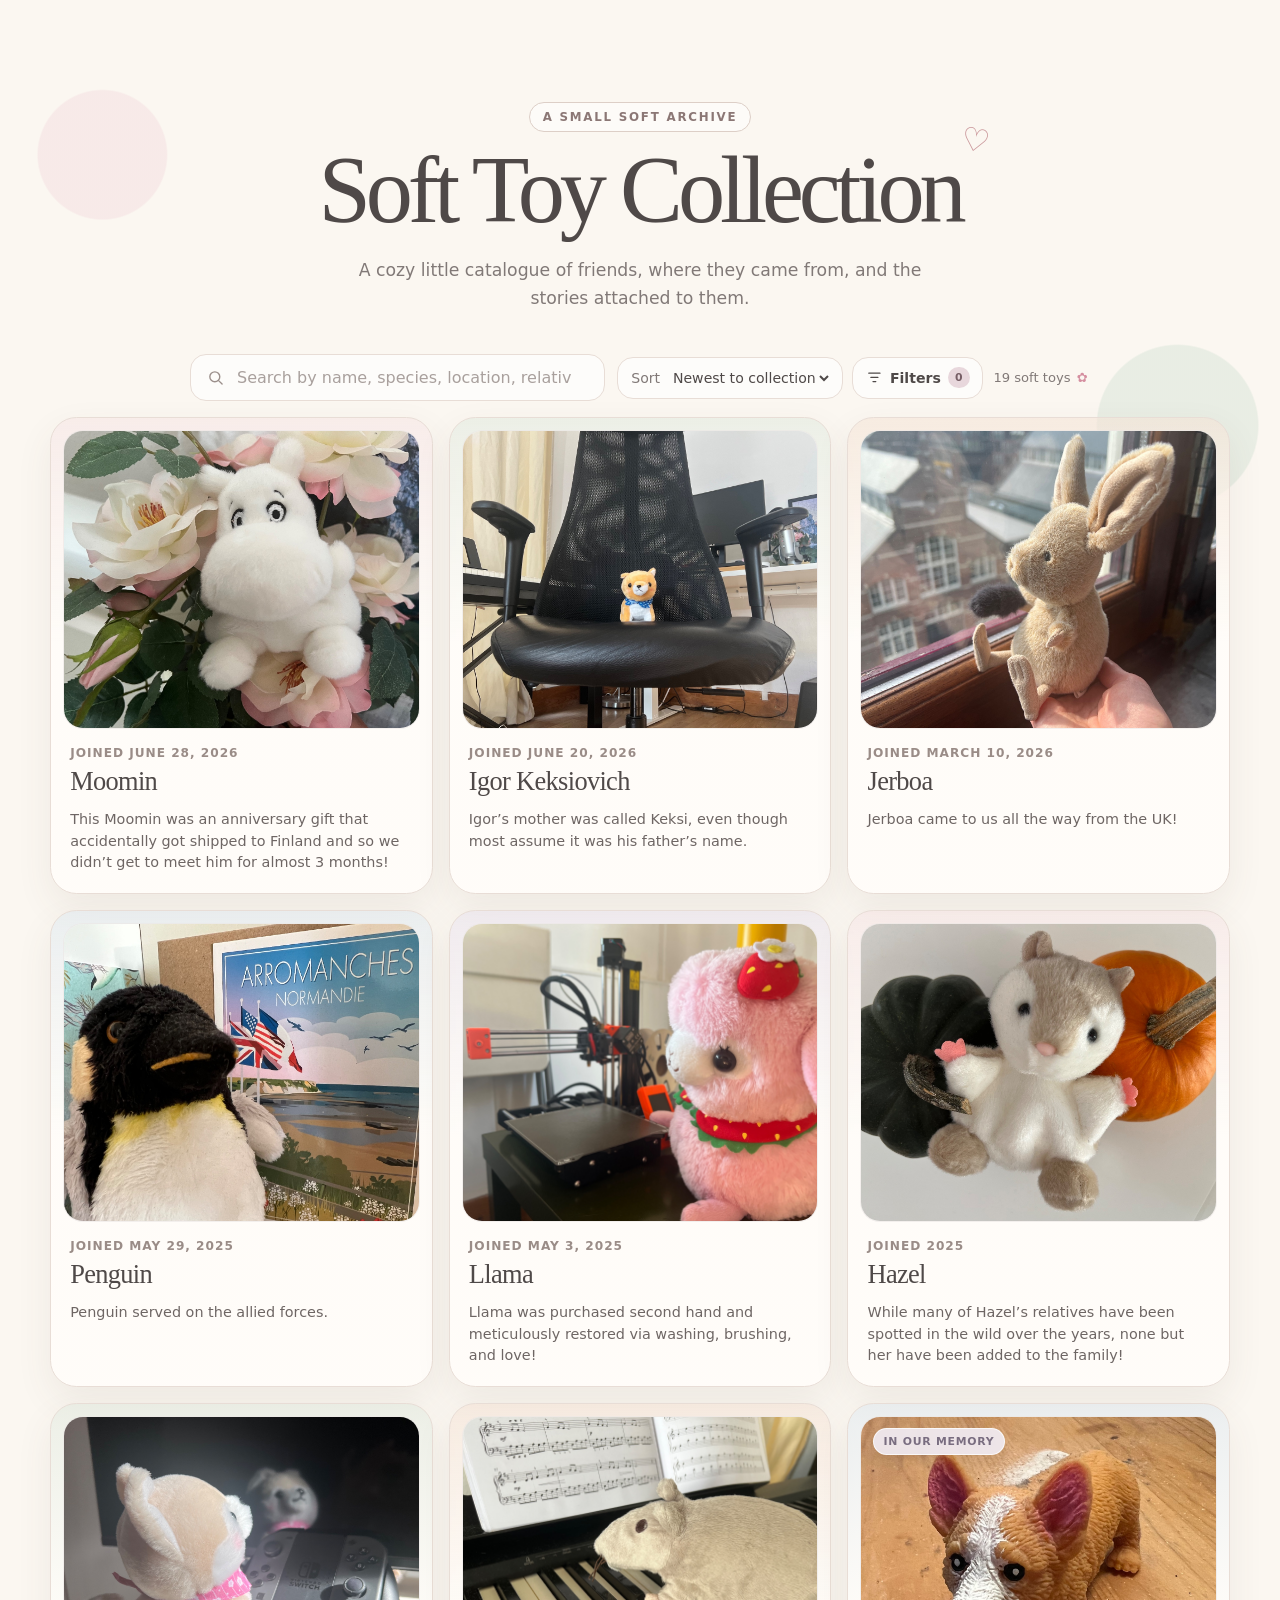
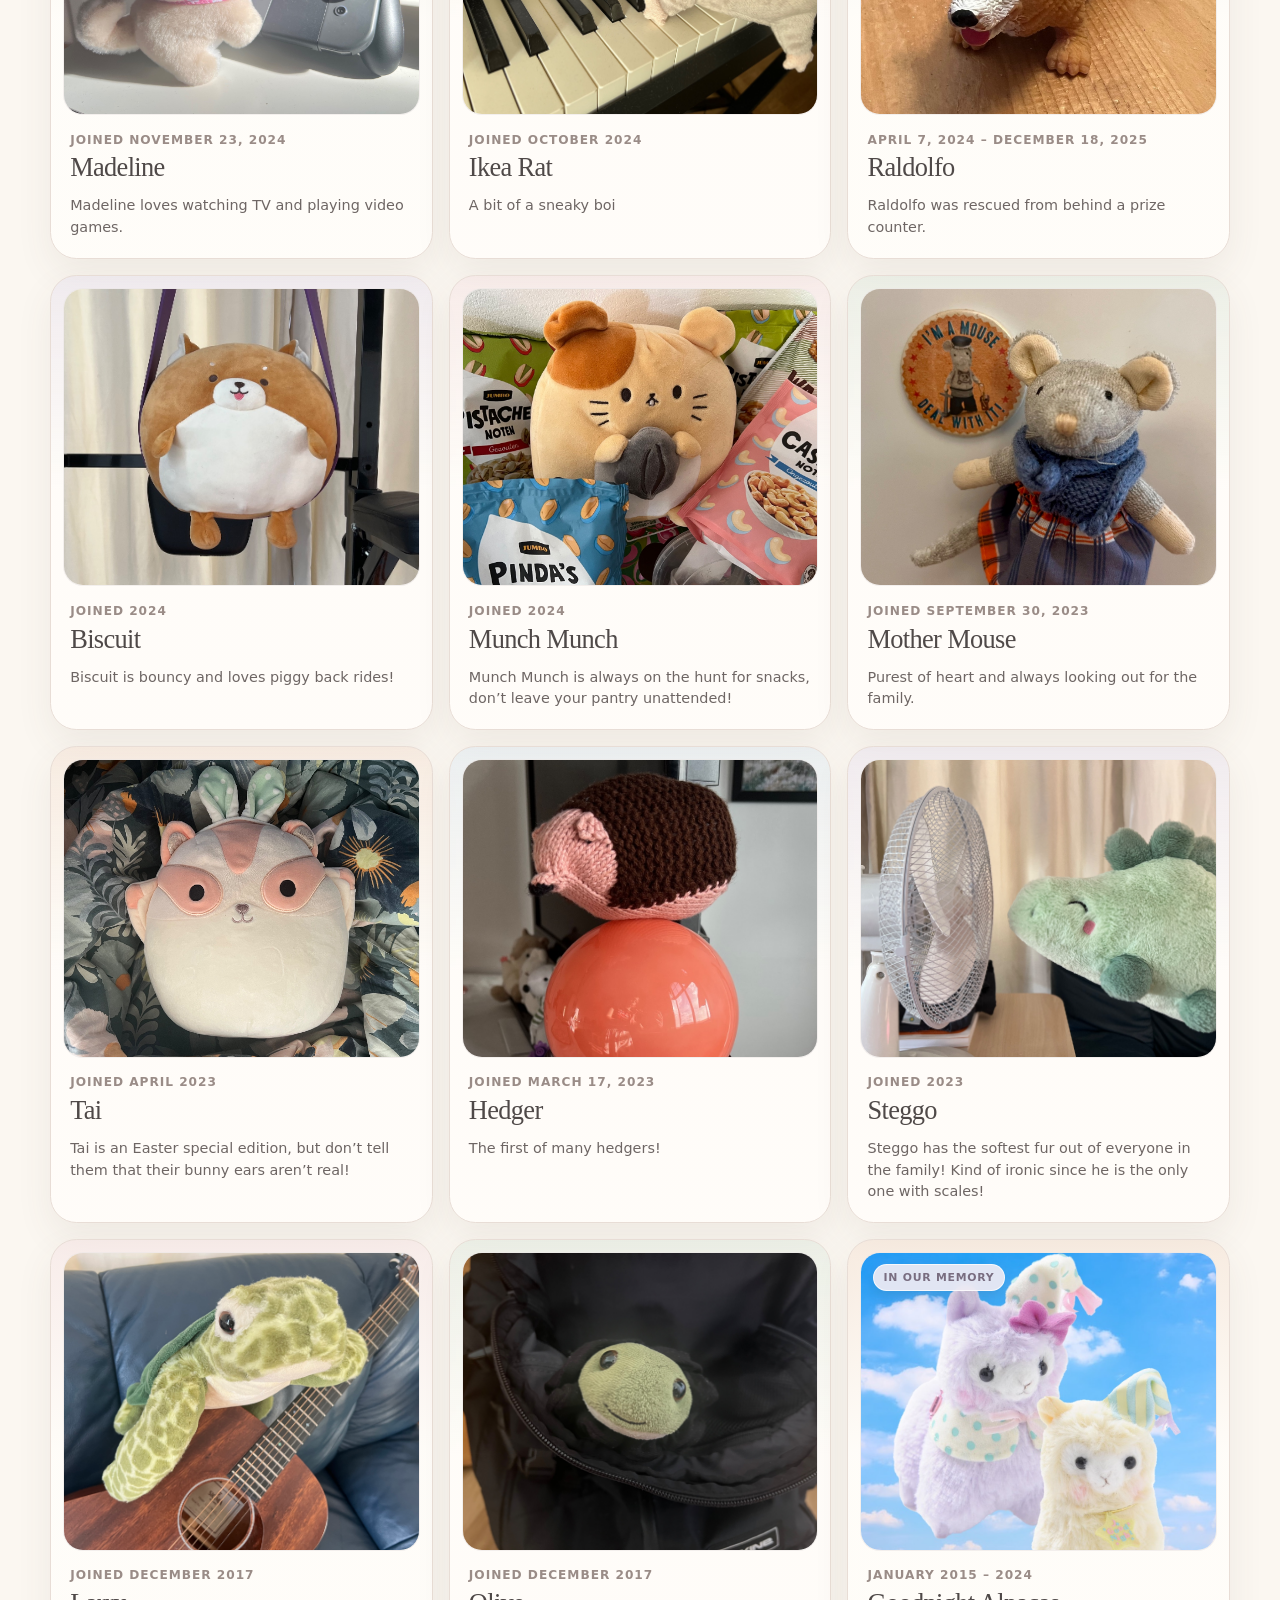
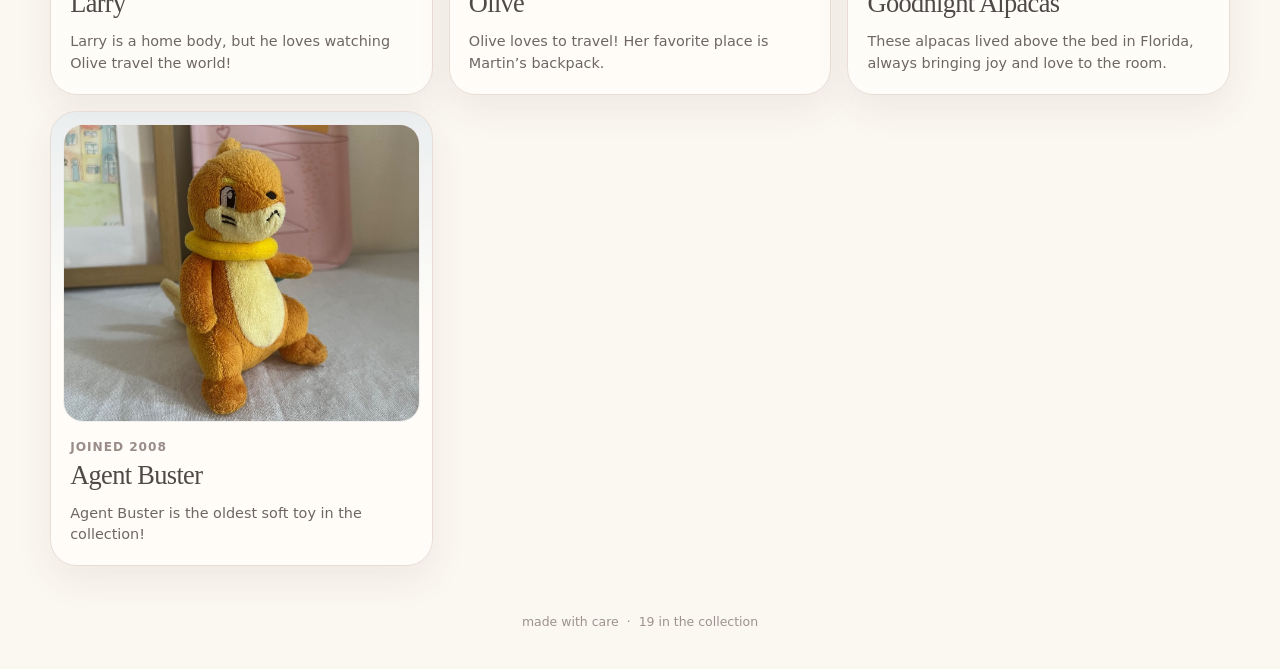
==== commit ce52597b: "Added more plushes" ====
--- a/soft-toys/index.html
+++ b/soft-toys/index.html
@@ -85,6 +85,6 @@
     <div id="dialogContent"></div>
   </dialog>
 
-  <script src="./assets/collection.js?v=20260910-8" defer></script>
+  <script src="./assets/collection.js?v=20260918-card-profile" defer></script>
 </body>
 </html>
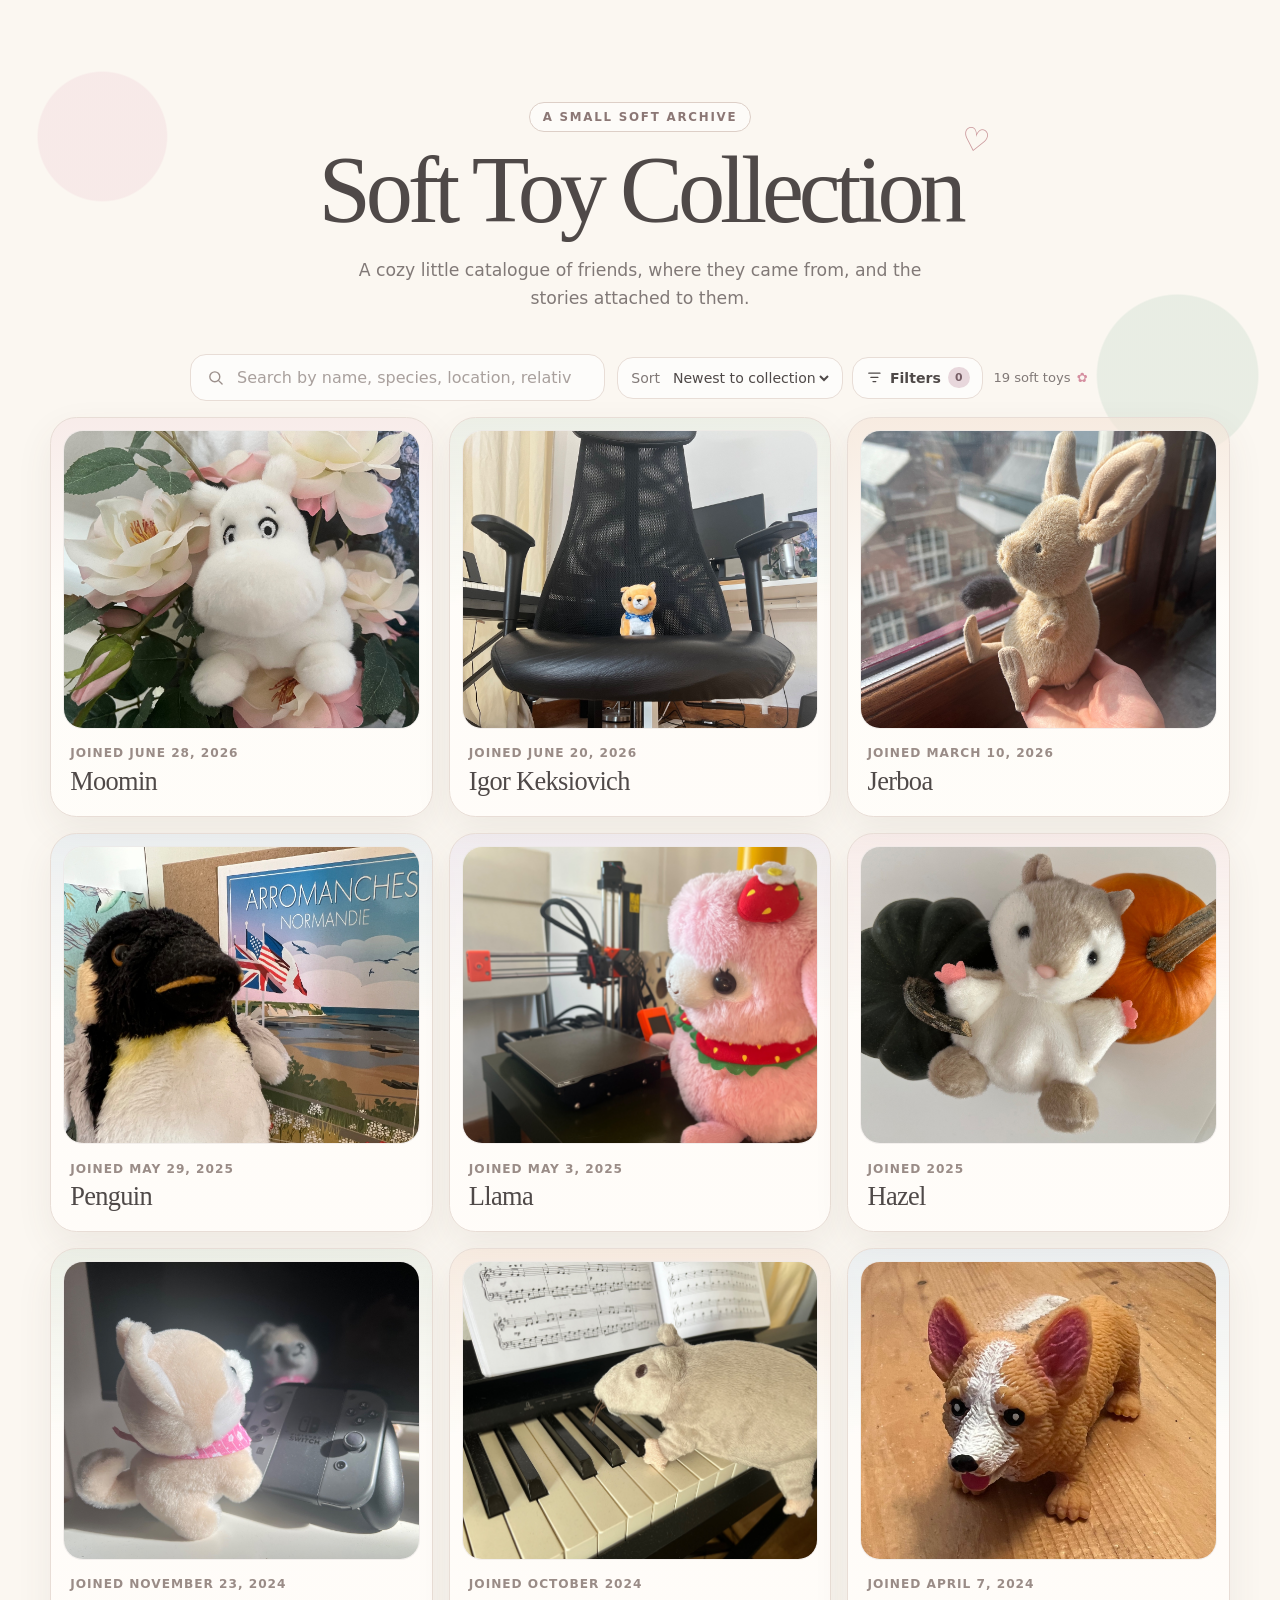
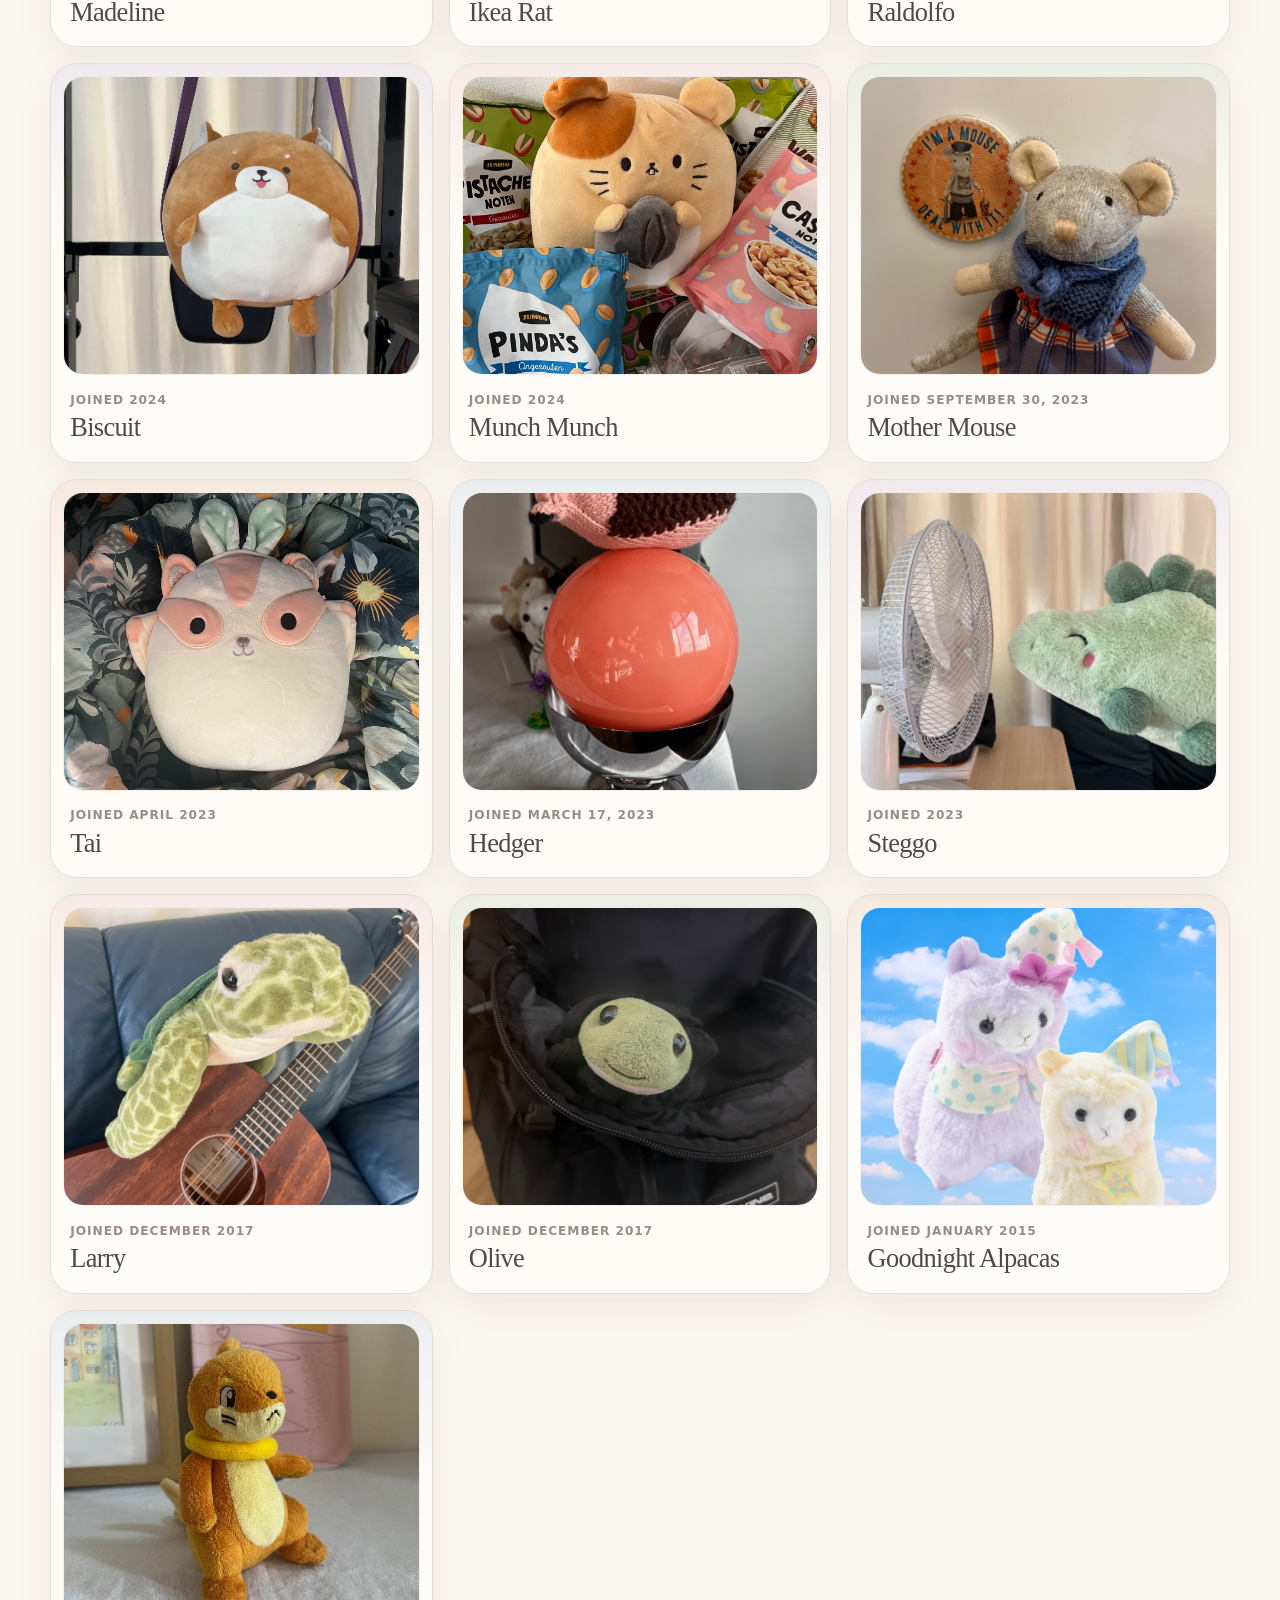
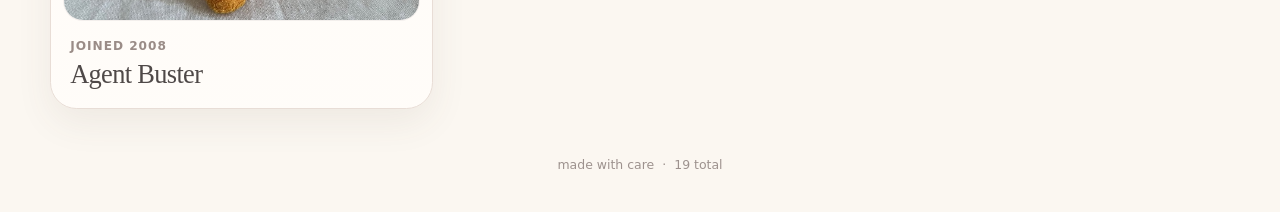
==== commit e789491e: "Update systems" ====
--- a/soft-toys/index.html
+++ b/soft-toys/index.html
@@ -7,7 +7,7 @@
   <meta name="robots" content="noindex, nofollow">
   <title>Soft Toy Collection</title>
   <link rel="icon" href="../favicon.svg" type="image/svg+xml">
-  <link rel="stylesheet" href="./assets/styles.css?v=20260910-8">
+  <link rel="stylesheet" href="./assets/styles.css?v=20261013-style-restore">
 </head>
 <body>
   <div class="page-shell">
@@ -85,6 +85,6 @@
     <div id="dialogContent"></div>
   </dialog>
 
-  <script src="./assets/collection.js?v=20260918-card-profile" defer></script>
+  <script src="./assets/collection.js?v=20261013-style-restore" defer></script>
 </body>
 </html>
--- a/soft-toys/assets/styles.css
+++ b/soft-toys/assets/styles.css
@@ -611,3 +611,332 @@
   .profile-info { grid-template-columns: 1fr; }
   .header-doodle { right: 1%; top: -8%; }
 }
+
+/* Functional additions: extra profile photos + add/edit page.
+   Collection styling above is intentionally preserved from the previous site. */
+.profile-gallery-section { margin-top: 1.45rem; }
+.profile-gallery {
+  display: grid;
+  grid-template-columns: repeat(auto-fill, minmax(130px, 1fr));
+  gap: .7rem;
+}
+.profile-gallery-item {
+  display: block;
+  aspect-ratio: 1 / 1;
+  overflow: hidden;
+  border: 1px solid #ebdfd8;
+  border-radius: 1rem;
+  background: #f4eee9;
+}
+.profile-gallery-item img {
+  display: block;
+  width: 100%;
+  height: 100%;
+  object-fit: cover;
+  transition: transform .15s ease;
+}
+.profile-gallery-item:hover img { transform: scale(1.025); }
+.load-error {
+  grid-column: 1 / -1;
+  margin: 3rem auto;
+  color: var(--muted);
+  text-align: center;
+}
+.hidden { display: none !important; }
+
+/* Add / edit page styles. These are scoped so they do not change the collection page. */
+.add-shell {
+  width: min(900px, calc(100% - 2rem));
+  margin: 0 auto;
+  padding: 3rem 0 4.5rem;
+}
+.add-header {
+  display: flex;
+  justify-content: space-between;
+  align-items: flex-start;
+  gap: 1.2rem;
+  margin-bottom: 1.6rem;
+}
+.add-header > div { min-width: 0; }
+.add-shell .eyebrow {
+  margin: 0 0 .4rem;
+  color: #c68f98;
+  font-size: .74rem;
+  font-weight: 700;
+  letter-spacing: .13em;
+  text-transform: uppercase;
+}
+.add-shell h1 {
+  margin: 0 0 .65rem;
+  font-family: var(--serif);
+  font-size: clamp(2.25rem, 7vw, 4rem);
+  font-weight: 500;
+  line-height: 1;
+  letter-spacing: -.045em;
+}
+.add-shell .header-note {
+  max-width: 650px;
+  margin: 0;
+  color: var(--muted);
+  line-height: 1.6;
+}
+.back-link {
+  flex: 0 0 auto;
+  color: var(--muted);
+  font-size: .9rem;
+  text-decoration: none;
+}
+.back-link:hover { color: var(--ink); }
+.edit-picker-card,
+.form-card {
+  margin-bottom: 1.1rem;
+  padding: 1.25rem;
+  border: 1px solid var(--line);
+  border-radius: 1.35rem;
+  background: rgba(255,253,249,.9);
+  box-shadow: 0 7px 22px rgba(93,73,67,.06);
+}
+.edit-picker-card > label {
+  display: block;
+  margin-bottom: .5rem;
+  font-weight: 700;
+}
+.edit-picker-card select,
+.field input,
+.field select,
+.field textarea,
+.compact-select {
+  width: 100%;
+  padding: .7rem .75rem;
+  border: 1px solid var(--line);
+  border-radius: .8rem;
+  outline: 0;
+  background: #fff;
+  color: var(--ink);
+}
+.edit-picker-card select:focus,
+.field input:focus,
+.field select:focus,
+.field textarea:focus,
+.compact-select:focus {
+  border-color: #d8b4bb;
+  box-shadow: 0 0 0 3px rgba(244,223,225,.55);
+}
+.form-card > h2 {
+  margin: 0 0 .95rem;
+  font-family: var(--serif);
+  font-size: 1.45rem;
+  font-weight: 500;
+}
+.field-grid {
+  display: grid;
+  grid-template-columns: repeat(2, minmax(0, 1fr));
+  gap: .9rem;
+}
+.field { min-width: 0; }
+.field.full { grid-column: 1 / -1; }
+.field label,
+.field > span.label {
+  display: block;
+  margin-bottom: .38rem;
+  font-size: .85rem;
+  font-weight: 700;
+}
+.field small,
+.helper {
+  display: block;
+  margin-top: .35rem;
+  color: var(--muted);
+  font-size: .78rem;
+  line-height: 1.45;
+}
+.field textarea { min-height: 110px; resize: vertical; }
+.optional { color: var(--muted); font-weight: 400; }
+.flex-date {
+  display: grid;
+  grid-template-columns: 140px 1fr;
+  gap: .5rem;
+}
+.flex-date .date-value > * { width: 100%; }
+.photo-editor-grid {
+  display: grid;
+  grid-template-columns: repeat(2, minmax(0, 1fr));
+  gap: .9rem;
+  margin-top: 1rem;
+}
+.photo-editor {
+  padding: .8rem;
+  border: 1px solid var(--line);
+  border-radius: 1rem;
+  background: #fffaf6;
+}
+.photo-editor h3 {
+  margin: 0 0 .55rem;
+  font-family: var(--round);
+  font-size: .88rem;
+  font-weight: 800;
+}
+.framing-preview {
+  position: relative;
+  aspect-ratio: 4 / 3;
+  margin-bottom: .65rem;
+  overflow: hidden;
+  border-radius: .8rem;
+  background: #eee7e5;
+}
+.photo-editor.profile-editor .framing-preview { aspect-ratio: 16 / 10; }
+.framing-preview img {
+  display: block;
+  width: 100%;
+  height: 100%;
+  transform-origin: center;
+}
+.photo-fit-row {
+  display: grid;
+  grid-template-columns: 1fr auto;
+  gap: .5rem;
+  align-items: center;
+}
+.range-row {
+  display: grid;
+  grid-template-columns: 90px 1fr 42px;
+  align-items: center;
+  gap: .45rem;
+  margin-top: .5rem;
+  font-size: .75rem;
+}
+.range-row output { color: var(--muted); text-align: right; }
+.small-button,
+.secondary-button,
+.primary-button,
+.danger-button {
+  padding: .58rem .8rem;
+  border: 1px solid var(--line);
+  border-radius: 999px;
+  background: #fff;
+  color: var(--ink);
+}
+.primary-button {
+  padding: .75rem 1.1rem;
+  border-color: #dfbbc1;
+  background: var(--blush);
+  font-weight: 800;
+}
+.secondary-button { background: #f8f4fa; }
+.danger-button { background: #fff4f6; color: #965267; }
+.small-button { padding: .45rem .65rem; font-size: .78rem; }
+.button-row {
+  display: flex;
+  flex-wrap: wrap;
+  align-items: center;
+  gap: .5rem;
+}
+.dynamic-row {
+  display: grid;
+  grid-template-columns: 1fr 1.2fr auto;
+  gap: .5rem;
+  align-items: end;
+  margin-bottom: .55rem;
+}
+.dynamic-row .field label { font-size: .75rem; }
+.remove-row {
+  width: 38px;
+  height: 38px;
+  border: 1px solid var(--line);
+  border-radius: 50%;
+  background: #fff4f7;
+}
+.status-fields {
+  margin-top: .9rem;
+  padding-top: .9rem;
+  border-top: 1px dashed var(--line);
+}
+.checkbox-row {
+  display: flex;
+  align-items: center;
+  gap: .5rem;
+  margin-top: .75rem;
+}
+.checkbox-row input { width: auto; }
+.gallery-manager {
+  display: grid;
+  grid-template-columns: repeat(auto-fill, minmax(135px, 1fr));
+  gap: .65rem;
+  margin-top: .8rem;
+}
+.gallery-edit-item {
+  position: relative;
+  aspect-ratio: 1 / 1;
+  overflow: hidden;
+  border: 1px solid var(--line);
+  border-radius: .9rem;
+  background: #eee7e5;
+}
+.gallery-edit-item img { display: block; width: 100%; height: 100%; object-fit: cover; }
+.gallery-edit-item button {
+  position: absolute;
+  top: .45rem;
+  right: .45rem;
+  width: 30px;
+  height: 30px;
+  border: 0;
+  border-radius: 50%;
+  background: rgba(255,255,255,.92);
+  box-shadow: 0 2px 8px rgba(0,0,0,.12);
+}
+.gallery-edit-label {
+  position: absolute;
+  left: .45rem;
+  bottom: .45rem;
+  max-width: calc(100% - .9rem);
+  overflow: hidden;
+  padding: .25rem .45rem;
+  border-radius: 999px;
+  background: rgba(255,255,255,.88);
+  font-size: .66rem;
+  text-overflow: ellipsis;
+  white-space: nowrap;
+}
+.current-photo-note {
+  display: flex;
+  align-items: center;
+  gap: .65rem;
+  margin-top: .5rem;
+  color: var(--muted);
+  font-size: .82rem;
+}
+.current-photo-note img {
+  width: 48px;
+  height: 48px;
+  border-radius: .65rem;
+  object-fit: cover;
+}
+.form-actions {
+  display: flex;
+  justify-content: space-between;
+  align-items: center;
+  gap: .8rem;
+  margin-top: 1.25rem;
+}
+.save-status { color: var(--muted); font-size: .84rem; line-height: 1.45; }
+
+@media (max-width: 720px) {
+  .add-shell { width: min(100% - 1rem, 900px); padding-top: 2rem; }
+  .field-grid, .photo-editor-grid { grid-template-columns: 1fr; }
+  .field.full { grid-column: auto; }
+  .dynamic-row { grid-template-columns: 1fr 1fr auto; }
+  .flex-date { grid-template-columns: 120px 1fr; }
+  .add-header { display: block; }
+  .back-link { display: inline-block; margin-bottom: .7rem; }
+  .form-actions { align-items: stretch; flex-direction: column; }
+  .primary-button { width: 100%; }
+}
+
+@media (max-width: 430px) {
+  .dynamic-row {
+    grid-template-columns: 1fr;
+    padding-bottom: .65rem;
+    border-bottom: 1px dashed var(--line);
+  }
+  .remove-row { width: auto; height: auto; padding: .45rem .65rem; border-radius: 999px; }
+}
